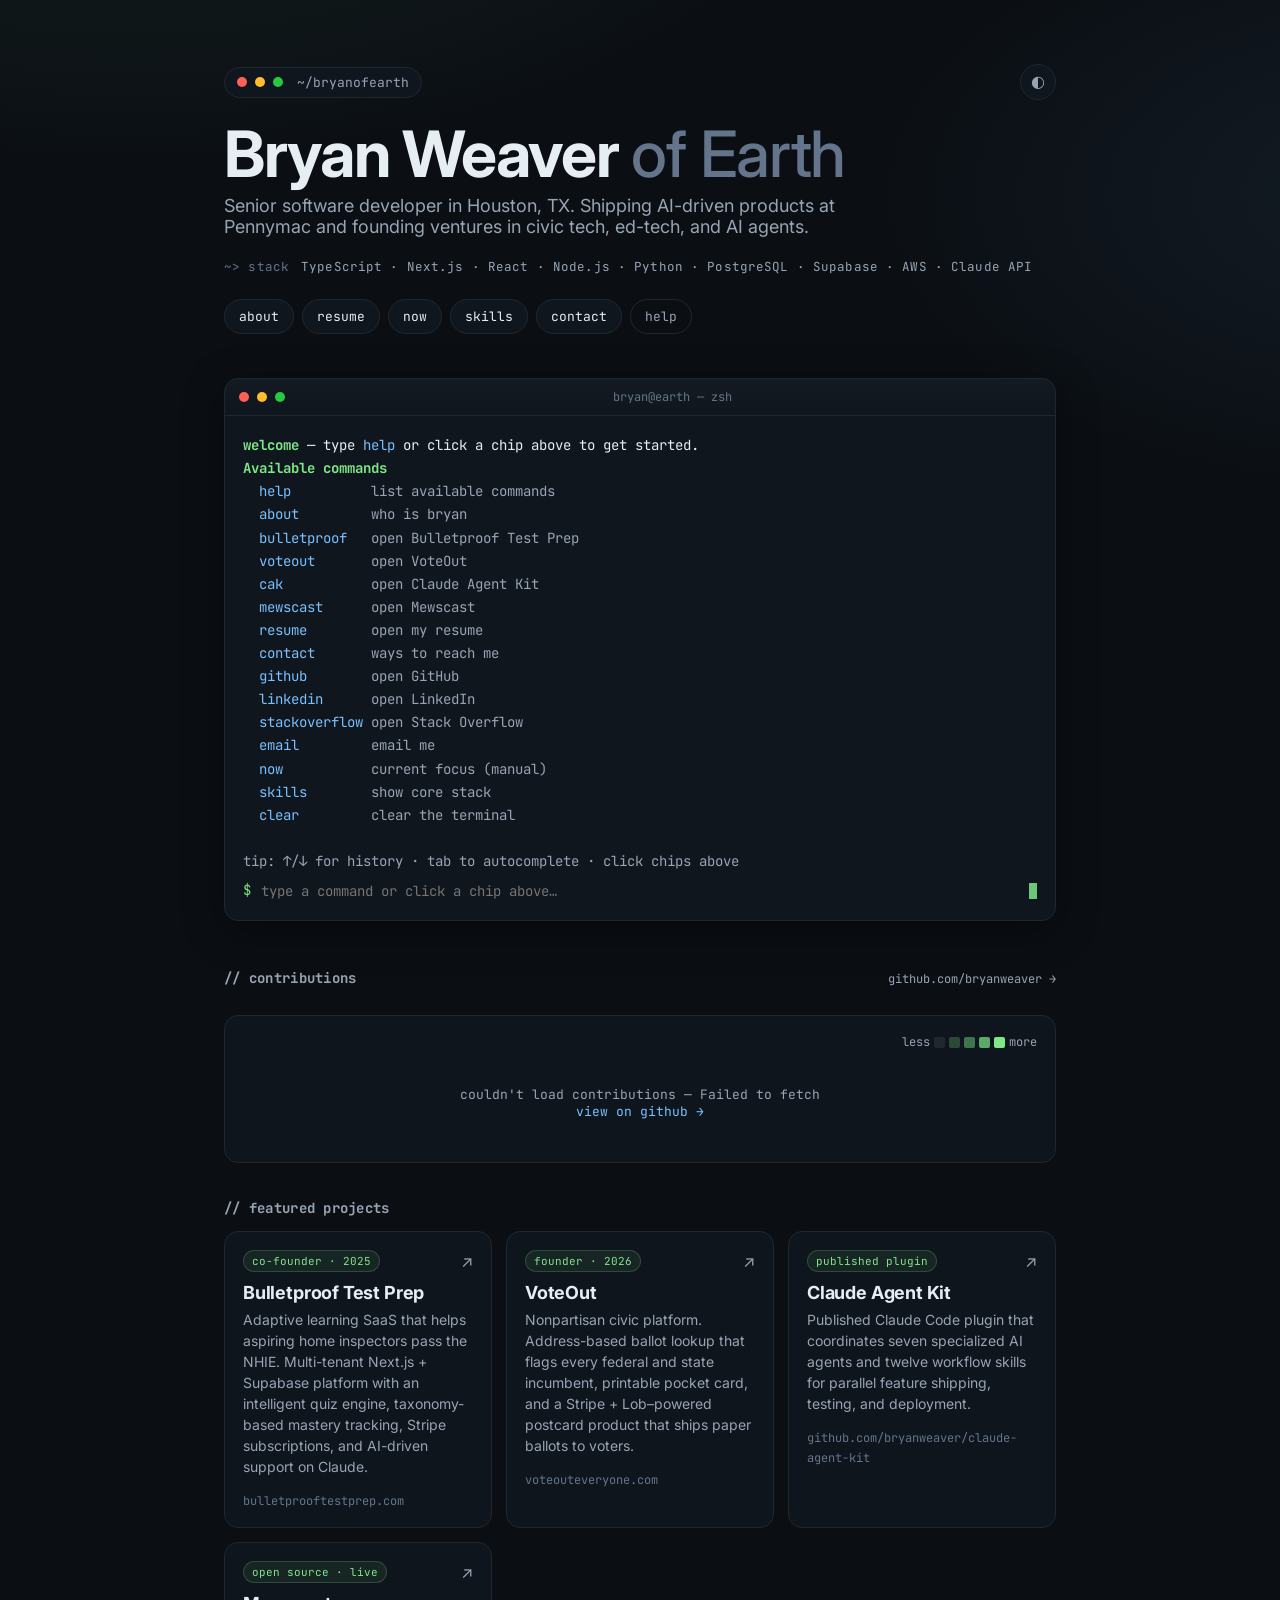
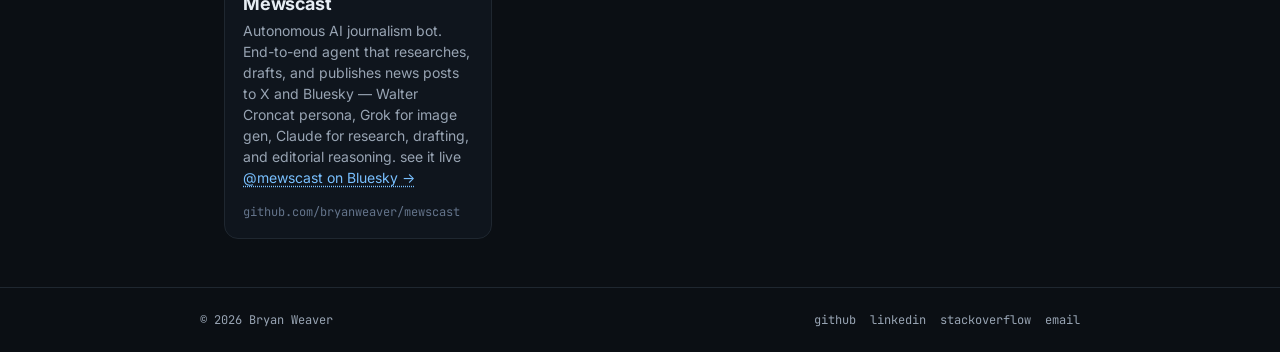
==== index.html @ fb56a6d9 "Optimize for AI crawlers: llms.txt, explicit AI bot allow-list, expanded JSON-LD - Add llms.txt at s" ====
<!DOCTYPE html>
<html lang="en">
<head>
  <meta charset="UTF-8" />
  <meta name="viewport" content="width=device-width, initial-scale=1.0" />

  <title>Bryan Weaver — Senior Software Developer, Houston TX</title>
  <meta name="description" content="Bryan Weaver — senior software developer in Houston, TX. Co-founder of Bulletproof Test Prep, founder of VoteOut, creator of Claude Agent Kit and Mewscast. Senior Application Developer at Pennymac." />
  <meta name="author" content="Bryan Weaver" />
  <meta name="keywords" content="Bryan Weaver, bryanofearth, software developer Houston, senior developer, Claude Agent Kit, Bulletproof Test Prep, VoteOut, Mewscast, Next.js, TypeScript, Supabase, AI agents, LLM, Pennymac" />
  <meta name="robots" content="index, follow, max-image-preview:large" />
  <meta name="theme-color" content="#0b0f14" media="(prefers-color-scheme: dark)" />
  <meta name="theme-color" content="#f7f9fc" media="(prefers-color-scheme: light)" />
  <meta name="color-scheme" content="dark light" />

  <link rel="canonical" href="https://bryanofearth.com/" />
  <link rel="alternate" href="https://bryanweaverofearth.com/" />

  <!-- Favicons -->
  <link rel="icon" href="/favicon.svg" type="image/svg+xml" />
  <link rel="alternate icon" href="/favicon.svg" type="image/svg+xml" />
  <link rel="mask-icon" href="/favicon.svg" color="#7ee787" />
  <link rel="apple-touch-icon" href="/apple-touch-icon.png" />
  <link rel="manifest" href="/site.webmanifest" />

  <!-- Open Graph -->
  <meta property="og:type" content="website" />
  <meta property="og:site_name" content="bryanofearth" />
  <meta property="og:url" content="https://bryanofearth.com/" />
  <meta property="og:title" content="Bryan Weaver — Senior Software Developer" />
  <meta property="og:description" content="Senior software developer in Houston, TX. Shipping AI-driven products at Pennymac and founding ventures in civic tech, ed-tech, and AI agents." />
  <meta property="og:image" content="https://bryanofearth.com/og.png" />
  <meta property="og:image:width" content="1200" />
  <meta property="og:image:height" content="630" />
  <meta property="og:image:alt" content="Bryan Weaver of Earth — senior software developer" />
  <meta property="og:locale" content="en_US" />

  <!-- Twitter / X -->
  <meta name="twitter:card" content="summary_large_image" />
  <meta name="twitter:title" content="Bryan Weaver — Senior Software Developer" />
  <meta name="twitter:description" content="Senior software developer in Houston, TX. Building AI agents, civic tools, and ed-tech." />
  <meta name="twitter:image" content="https://bryanofearth.com/og.png" />
  <meta name="twitter:image:alt" content="Bryan Weaver of Earth" />
  <meta name="twitter:creator" content="@bryanofearth" />

  <!-- Fonts -->
  <link rel="preconnect" href="https://fonts.googleapis.com" />
  <link rel="preconnect" href="https://fonts.gstatic.com" crossorigin />
  <link href="https://fonts.googleapis.com/css2?family=JetBrains+Mono:wght@400;500;700&family=Inter:wght@400;500;600;700&display=swap" rel="stylesheet" />
  <link rel="stylesheet" href="styles.css?v=2026-06-14j" />

  <!-- Structured Data: Person -->
  <script type="application/ld+json">
  {
    "@context": "https://schema.org",
    "@type": "Person",
    "name": "Bryan Weaver",
    "alternateName": "bryanofearth",
    "url": "https://bryanofearth.com",
    "image": "https://bryanofearth.com/og.png",
    "jobTitle": "Senior Application Developer",
    "worksFor": {
      "@type": "Organization",
      "name": "Pennymac"
    },
    "address": {
      "@type": "PostalAddress",
      "addressLocality": "Houston",
      "addressRegion": "TX",
      "addressCountry": "US"
    },
    "email": "mailto:weaverb9@gmail.com",
    "sameAs": [
      "https://www.linkedin.com/in/bryanofearth/",
      "https://github.com/bryanweaver",
      "https://stackoverflow.com/users/2059365/bryanofearth",
      "https://bryanweaverofearth.com"
    ],
    "knowsAbout": [
      "TypeScript",
      "JavaScript",
      "Python",
      "React",
      "Next.js",
      "Node.js",
      "PostgreSQL",
      "Supabase",
      "AWS",
      "Claude API",
      "AI agents",
      "LLM application development",
      "Civic technology",
      "Education technology"
    ],
    "founder": [
      { "@type": "Organization", "name": "Bulletproof Test Prep LLC", "url": "https://bulletprooftestprep.com" },
      { "@type": "Organization", "name": "Vote Out Everyone LLC", "url": "https://voteouteveryone.com" }
    ]
  }
  </script>

  <!-- Structured Data: Website -->
  <script type="application/ld+json">
  {
    "@context": "https://schema.org",
    "@type": "WebSite",
    "url": "https://bryanofearth.com/",
    "name": "bryanofearth",
    "author": { "@type": "Person", "name": "Bryan Weaver" }
  }
  </script>

  <!-- Structured Data: Bulletproof Test Prep (Organization) -->
  <script type="application/ld+json">
  {
    "@context": "https://schema.org",
    "@type": "Organization",
    "name": "Bulletproof Test Prep LLC",
    "alternateName": "Bulletproof Test Prep",
    "url": "https://bulletprooftestprep.com",
    "description": "Adaptive learning SaaS that helps aspiring home inspectors pass the National Home Inspector Examination (NHIE). Multi-tenant Next.js + Supabase platform with an intelligent quiz engine, taxonomy-based mastery tracking, Stripe subscriptions, and AI-driven support on Claude.",
    "foundingDate": "2025-09",
    "founder": { "@type": "Person", "name": "Bryan Weaver", "url": "https://bryanofearth.com" },
    "industry": "Education Technology",
    "knowsAbout": ["NHIE", "Home Inspector Certification", "Adaptive Learning", "Test Preparation"]
  }
  </script>

  <!-- Structured Data: VoteOut (Organization) -->
  <script type="application/ld+json">
  {
    "@context": "https://schema.org",
    "@type": "Organization",
    "name": "Vote Out Everyone LLC",
    "alternateName": "VoteOut",
    "url": "https://voteouteveryone.com",
    "description": "Nonpartisan civic-tech platform. Address-based ballot lookup that identifies every federal and state incumbent, with printable pocket cards and a Stripe + Lob–powered postcard product that ships paper ballots to voters.",
    "foundingDate": "2026-04",
    "founder": { "@type": "Person", "name": "Bryan Weaver", "url": "https://bryanofearth.com" },
    "industry": "Civic Technology",
    "knowsAbout": ["Elections", "Ballots", "Incumbents", "Voter Information", "Civic Engagement"]
  }
  </script>

  <!-- Structured Data: Claude Agent Kit (SoftwareApplication) -->
  <script type="application/ld+json">
  {
    "@context": "https://schema.org",
    "@type": "SoftwareApplication",
    "name": "Claude Agent Kit",
    "url": "https://github.com/bryanweaver/claude-agent-kit",
    "codeRepository": "https://github.com/bryanweaver/claude-agent-kit",
    "applicationCategory": "DeveloperApplication",
    "operatingSystem": "Cross-platform (Claude Code plugin)",
    "description": "Published Claude Code plugin that coordinates seven specialized AI agents and twelve workflow skills for parallel feature shipping, testing, and deployment.",
    "author": { "@type": "Person", "name": "Bryan Weaver", "url": "https://bryanofearth.com" },
    "programmingLanguage": "JavaScript",
    "license": "https://github.com/bryanweaver/claude-agent-kit/blob/main/LICENSE",
    "offers": { "@type": "Offer", "price": "0", "priceCurrency": "USD" }
  }
  </script>

  <!-- Structured Data: Mewscast (SoftwareApplication) -->
  <script type="application/ld+json">
  {
    "@context": "https://schema.org",
    "@type": "SoftwareApplication",
    "name": "Mewscast",
    "url": "https://github.com/bryanweaver/mewscast",
    "codeRepository": "https://github.com/bryanweaver/mewscast",
    "applicationCategory": "AI Agent",
    "operatingSystem": "Cross-platform",
    "description": "Autonomous AI journalism bot. End-to-end agent that researches, drafts, and publishes news posts to X and Bluesky without human intervention. Walter Croncat persona. Uses Grok for image generation and Claude for research, drafting, and editorial reasoning.",
    "author": { "@type": "Person", "name": "Bryan Weaver", "url": "https://bryanofearth.com" },
    "programmingLanguage": "Python",
    "sameAs": "https://bsky.app/profile/mewscast.bsky.social",
    "license": "https://github.com/bryanweaver/mewscast/blob/main/LICENSE",
    "offers": { "@type": "Offer", "price": "0", "priceCurrency": "USD" }
  }
  </script>

  <!-- Cloudflare Web Analytics -->
  <script defer src="https://static.cloudflareinsights.com/beacon.min.js" data-cf-beacon='{"token": "3d7d8f65e2fe4f53a598b3f2f07582b5"}'></script>
</head>
<body>
  <a class="skip" href="#term">Skip to terminal</a>

  <header class="hero">
    <div class="hero-inner">
      <div class="hero-top">
        <div class="brand">
          <span class="dot dot-r"></span>
          <span class="dot dot-y"></span>
          <span class="dot dot-g"></span>
          <span class="brand-path">~/bryanofearth</span>
        </div>
        <button id="theme-toggle" class="theme-toggle" title="Toggle theme" aria-label="Toggle theme">◐</button>
      </div>
      <h1>Bryan Weaver <span class="muted">of Earth</span></h1>
      <p class="tagline">Senior software developer in Houston, TX. Shipping AI-driven products at Pennymac and founding ventures in civic tech, ed-tech, and AI agents.</p>

      <p class="stack-line" aria-label="Core stack">
        <span class="stack-label">~&gt; stack</span>
        <span class="stack-items">TypeScript · Next.js · React · Node.js · Python · PostgreSQL · Supabase · AWS · Claude API</span>
      </p>

      <nav class="chips" aria-label="Quick actions">
        <button class="chip" data-cmd="about">about</button>
        <button class="chip" data-cmd="resume">resume</button>
        <button class="chip" data-cmd="now">now</button>
        <button class="chip" data-cmd="skills">skills</button>
        <button class="chip" data-cmd="contact">contact</button>
        <button class="chip chip-ghost" data-cmd="help">help</button>
      </nav>
    </div>
  </header>

  <main>
    <section id="term" class="terminal-wrap" aria-label="Interactive terminal">
      <div class="terminal" id="terminal">
        <div class="term-bar">
          <span class="dot dot-r"></span>
          <span class="dot dot-y"></span>
          <span class="dot dot-g"></span>
          <span class="term-title">bryan@earth — zsh</span>
        </div>
        <div class="term-body" id="term-body">
          <div class="output" id="output" aria-live="polite"></div>
          <div class="input-line">
            <span class="prompt" aria-hidden="true">$</span>
            <input
              id="input"
              type="text"
              autocomplete="off"
              autocapitalize="off"
              autocorrect="off"
              spellcheck="false"
              aria-label="Terminal input"
              placeholder="type a command or click a chip above…"
            />
            <span class="cursor" aria-hidden="true"></span>
          </div>
        </div>
      </div>
    </section>

    <section class="activity" aria-label="GitHub contribution graph">
      <div class="activity-head">
        <h2 class="section-title">// contributions</h2>
        <a class="activity-link" href="https://github.com/bryanweaver" target="_blank" rel="noopener">github.com/bryanweaver →</a>
      </div>
      <div id="contrib" class="contrib" aria-live="polite">
        <div class="contrib-meta">
          <span id="contrib-total" class="contrib-total">loading…</span>
          <span class="contrib-legend">
            less
            <span class="cell l0"></span>
            <span class="cell l1"></span>
            <span class="cell l2"></span>
            <span class="cell l3"></span>
            <span class="cell l4"></span>
            more
          </span>
        </div>
        <div id="contrib-graph" class="contrib-graph"></div>
      </div>
    </section>

    <section class="projects" aria-label="Featured projects">
      <h2 class="section-title">// featured projects</h2>
      <div class="grid">

        <a class="card" href="https://bulletprooftestprep.com" target="_blank" rel="noopener">
          <div class="card-head">
            <span class="badge">co-founder · 2025</span>
            <span class="arrow">↗</span>
          </div>
          <h3>Bulletproof Test Prep</h3>
          <p>Adaptive learning SaaS that helps aspiring home inspectors pass the NHIE. Multi-tenant Next.js + Supabase platform with an intelligent quiz engine, taxonomy-based mastery tracking, Stripe subscriptions, and AI-driven support on Claude.</p>
          <span class="card-foot">bulletprooftestprep.com</span>
        </a>

        <a class="card" href="https://voteouteveryone.com" target="_blank" rel="noopener">
          <div class="card-head">
            <span class="badge">founder · 2026</span>
            <span class="arrow">↗</span>
          </div>
          <h3>VoteOut</h3>
          <p>Nonpartisan civic platform. Address-based ballot lookup that flags every federal and state incumbent, printable pocket card, and a Stripe + Lob–powered postcard product that ships paper ballots to voters.</p>
          <span class="card-foot">voteouteveryone.com</span>
        </a>

        <a class="card" href="https://github.com/bryanweaver/claude-agent-kit" target="_blank" rel="noopener">
          <div class="card-head">
            <span class="badge">published plugin</span>
            <span class="arrow">↗</span>
          </div>
          <h3>Claude Agent Kit</h3>
          <p>Published Claude Code plugin that coordinates seven specialized AI agents and twelve workflow skills for parallel feature shipping, testing, and deployment.</p>
          <span class="card-foot">github.com/bryanweaver/claude-agent-kit</span>
        </a>

        <a class="card" href="https://github.com/bryanweaver/mewscast" target="_blank" rel="noopener">
          <div class="card-head">
            <span class="badge">open source · live</span>
            <span class="arrow">↗</span>
          </div>
          <h3>Mewscast</h3>
          <p>Autonomous AI journalism bot. End-to-end agent that researches, drafts, and publishes news posts to X and Bluesky — Walter Croncat persona, Grok for image gen, Claude for research, drafting, and editorial reasoning. <span class="card-inline">see it live <span class="card-inline-link" data-href="https://bsky.app/profile/mewscast.bsky.social">@mewscast on Bluesky →</span></span></p>
          <span class="card-foot">github.com/bryanweaver/mewscast</span>
        </a>

      </div>
    </section>
  </main>

  <footer class="footer">
    <div class="foot-inner">
      <span>© <span id="year"></span> Bryan Weaver</span>
      <span class="foot-links">
        <a href="https://github.com/bryanweaver" target="_blank" rel="noopener">github</a>
        <a href="https://www.linkedin.com/in/bryanofearth/" target="_blank" rel="noopener">linkedin</a>
        <a href="https://stackoverflow.com/users/2059365/bryanofearth" target="_blank" rel="noopener">stackoverflow</a>
        <a href="mailto:weaverb9@gmail.com">email</a>
      </span>
    </div>
  </footer>

  <script src="app.js?v=2026-06-14j"></script>
</body>
</html>
---- styles.css ----
:root {
  --bg: #0b0f14;
  --bg-elev: #10161e;
  --bg-card: #0f151d;
  --fg: #e6edf3;
  --fg-dim: #98a4b3;
  --muted: #64748b;
  --accent: #7ee787;
  --accent-2: #79c0ff;
  --warn: #f0c674;
  --border: #1f2730;
  --shadow: 0 10px 40px rgba(0, 0, 0, 0.45);
  --radius: 14px;
  --mono: "JetBrains Mono", ui-monospace, SFMono-Regular, Menlo, Consolas, monospace;
  --sans: "Inter", -apple-system, BlinkMacSystemFont, "Segoe UI", system-ui, sans-serif;
}

html[data-theme="light"] {
  --bg: #f7f9fc;
  --bg-elev: #ffffff;
  --bg-card: #ffffff;
  --fg: #0b1220;
  --fg-dim: #475569;
  --muted: #94a3b8;
  --accent: #16a34a;
  --accent-2: #2563eb;
  --warn: #b45309;
  --border: #e5e7eb;
  --shadow: 0 8px 30px rgba(15, 23, 42, 0.08);
}

*, *::before, *::after { box-sizing: border-box; }

html, body {
  margin: 0;
  padding: 0;
  background: var(--bg);
  color: var(--fg);
  font-family: var(--sans);
  -webkit-font-smoothing: antialiased;
  -moz-osx-font-smoothing: grayscale;
}

body {
  min-height: 100vh;
  background-image:
    radial-gradient(1200px 600px at 10% -10%, rgba(126, 231, 135, 0.08), transparent 60%),
    radial-gradient(900px 500px at 110% 10%, rgba(121, 192, 255, 0.07), transparent 60%);
}

a { color: var(--accent-2); text-decoration: none; }
a:hover { text-decoration: underline; }

.skip {
  position: absolute;
  left: -9999px;
  top: 0;
}
.skip:focus {
  left: 12px;
  top: 12px;
  background: var(--bg-elev);
  padding: 8px 12px;
  border-radius: 8px;
  z-index: 10;
}

/* HERO */
.hero {
  padding: 64px 0 16px;
}
.hero-inner {
  max-width: 880px;
  margin: 0 auto;
  padding: 0 24px;
  box-sizing: border-box;
}
.hero-top {
  display: flex;
  justify-content: space-between;
  align-items: center;
  gap: 12px;
  margin-bottom: 4px;
}
.brand {
  display: inline-flex;
  align-items: center;
  gap: 8px;
  padding: 6px 12px;
  border: 1px solid var(--border);
  background: var(--bg-elev);
  border-radius: 999px;
  font-family: var(--mono);
  font-size: 13px;
  color: var(--fg-dim);
}
.theme-toggle {
  background: var(--bg-elev);
  border: 1px solid var(--border);
  color: var(--fg-dim);
  width: 36px;
  height: 36px;
  border-radius: 999px;
  cursor: pointer;
  font-size: 16px;
  line-height: 1;
  display: inline-flex;
  align-items: center;
  justify-content: center;
  transition: border-color 0.15s ease, color 0.15s ease, transform 0.08s ease;
  flex-shrink: 0;
}
.theme-toggle:hover {
  border-color: var(--accent);
  color: var(--accent);
}
.theme-toggle:active { transform: scale(0.95); }
.brand-path { margin-left: 6px; }
.dot {
  width: 10px;
  height: 10px;
  border-radius: 50%;
  display: inline-block;
}
.dot-r { background: #ff5f57; }
.dot-y { background: #febc2e; }
.dot-g { background: #28c840; }

.hero h1 {
  font-size: clamp(40px, 6vw, 64px);
  margin: 20px 0 8px;
  letter-spacing: -0.02em;
  line-height: 1.05;
  font-weight: 700;
}
.hero .muted { color: var(--muted); font-weight: 500; }
.tagline {
  color: var(--fg-dim);
  font-size: clamp(15px, 1.6vw, 18px);
  margin: 0 0 20px;
  max-width: 640px;
}

.stack-line {
  font-family: var(--mono);
  font-size: 12.5px;
  color: var(--fg-dim);
  margin: 0 0 22px;
  display: flex;
  align-items: baseline;
  gap: 12px;
  flex-wrap: wrap;
  letter-spacing: 0.01em;
  line-height: 1.6;
}
.stack-label {
  color: var(--muted);
  flex-shrink: 0;
}
.stack-items {
  color: var(--fg-dim);
}
.stack-items::selection { background: rgba(126, 231, 135, 0.25); }

.chips {
  display: flex;
  flex-wrap: wrap;
  gap: 8px;
}
.chip {
  font-family: var(--mono);
  font-size: 13px;
  background: var(--bg-elev);
  color: var(--fg);
  border: 1px solid var(--border);
  padding: 8px 14px;
  border-radius: 999px;
  cursor: pointer;
  transition: transform 0.08s ease, border-color 0.15s ease, background 0.15s ease;
}
.chip:hover {
  transform: translateY(-1px);
  border-color: var(--accent);
  color: var(--accent);
}
.chip:active { transform: translateY(0); }
.chip-ghost { background: transparent; color: var(--fg-dim); }

/* TERMINAL */
.terminal-wrap {
  max-width: 880px;
  margin: 0 auto;
  padding: 28px 24px 12px;
  box-sizing: border-box;
}
.terminal {
  background: var(--bg-elev);
  border: 1px solid var(--border);
  border-radius: var(--radius);
  box-shadow: var(--shadow);
  overflow: hidden;
}
.term-bar {
  display: flex;
  align-items: center;
  gap: 8px;
  padding: 10px 14px;
  border-bottom: 1px solid var(--border);
  background: linear-gradient(to bottom, rgba(255,255,255,0.02), transparent);
}
.term-title {
  margin-left: 10px;
  font-family: var(--mono);
  font-size: 12px;
  color: var(--muted);
  flex: 1;
  text-align: center;
}
.term-body {
  font-family: var(--mono);
  font-size: 14px;
  line-height: 1.65;
  padding: 18px;
  min-height: 320px;
  max-height: 60vh;
  overflow-y: auto;
}
.output { white-space: pre-wrap; word-wrap: break-word; }
.output a { color: var(--accent-2); }
.output .line { display: block; }
.output .ok { color: var(--accent); }
.output .warn { color: var(--warn); }
.output .err { color: #ff7b72; }
.output .dim { color: var(--fg-dim); }
.output .hdr { color: var(--accent); font-weight: 700; }
.output .cmd { color: var(--accent-2); }
.inline-suggest {
  background: transparent;
  border: none;
  padding: 0;
  font: inherit;
  cursor: pointer;
  text-decoration: underline dotted;
  text-underline-offset: 3px;
}
.inline-suggest:hover .cmd { color: var(--accent); }

.input-line {
  display: flex;
  align-items: center;
  gap: 8px;
  padding-top: 6px;
}
.prompt { color: var(--accent); user-select: none; }
#input {
  background: transparent;
  border: none;
  outline: none;
  color: var(--fg);
  font-family: var(--mono);
  font-size: 14px;
  flex: 1;
  caret-color: var(--accent);
}
.cursor {
  width: 8px;
  height: 16px;
  background: var(--accent);
  display: inline-block;
  animation: blink 1.05s steps(2) infinite;
  margin-left: -6px;
  opacity: 0.85;
}
@keyframes blink {
  50% { opacity: 0; }
}

/* ACTIVITY */
.activity {
  max-width: 880px;
  margin: 36px auto 0;
  padding: 0 24px;
}
.activity-head {
  display: flex;
  justify-content: space-between;
  align-items: baseline;
  gap: 12px;
  margin-bottom: 14px;
}
.activity-link {
  font-family: var(--mono);
  font-size: 12px;
  color: var(--fg-dim);
  text-decoration: none;
}
.activity-link:hover { color: var(--accent); text-decoration: none; }

/* CONTRIBUTION GRAPH */
.contrib {
  background: var(--bg-card);
  border: 1px solid var(--border);
  border-radius: var(--radius);
  padding: 18px;
}
.contrib-meta {
  display: flex;
  justify-content: space-between;
  align-items: center;
  font-family: var(--mono);
  font-size: 12px;
  color: var(--fg-dim);
  margin-bottom: 12px;
  gap: 12px;
  flex-wrap: wrap;
}
.contrib-total { color: var(--fg); }
.contrib-total .num { color: var(--accent); font-weight: 700; }
.contrib-legend {
  display: inline-flex;
  align-items: center;
  gap: 4px;
}
.contrib-legend .cell {
  width: 11px;
  height: 11px;
  border-radius: 2px;
  display: inline-block;
}
.l0 { background: var(--border); }
.l1 { background: rgba(126,231,135,0.25); }
.l2 { background: rgba(126,231,135,0.45); }
.l3 { background: rgba(126,231,135,0.7); }
.l4 { background: var(--accent); }
html[data-theme="light"] .l1 { background: rgba(22,163,74,0.22); }
html[data-theme="light"] .l2 { background: rgba(22,163,74,0.42); }
html[data-theme="light"] .l3 { background: rgba(22,163,74,0.65); }
html[data-theme="light"] .l4 { background: var(--accent); }

.contrib-graph {
  width: 100%;
}
.contrib-graph svg {
  display: block;
  width: 100%;
  height: auto;
}
.contrib-graph rect.cell { rx: 2; }
.contrib-graph rect.cell:hover { stroke: var(--accent); stroke-width: 1; }
.contrib-graph rect.l0 { fill: var(--border); }
.contrib-graph rect.l1 { fill: rgba(126,231,135,0.28); }
.contrib-graph rect.l2 { fill: rgba(126,231,135,0.5); }
.contrib-graph rect.l3 { fill: rgba(126,231,135,0.75); }
.contrib-graph rect.l4 { fill: #7ee787; }
html[data-theme="light"] .contrib-graph rect.l1 { fill: rgba(22,163,74,0.25); }
html[data-theme="light"] .contrib-graph rect.l2 { fill: rgba(22,163,74,0.5); }
html[data-theme="light"] .contrib-graph rect.l3 { fill: rgba(22,163,74,0.75); }
html[data-theme="light"] .contrib-graph rect.l4 { fill: #16a34a; }
.contrib-graph text.month {
  fill: var(--fg-dim);
  font-family: var(--mono);
  font-size: 10px;
}
.contrib-graph text.day {
  fill: var(--fg-dim);
  font-family: var(--mono);
  font-size: 9px;
}
.contrib-skeleton {
  height: 120px;
  background: linear-gradient(90deg, var(--border), rgba(255,255,255,0.04), var(--border));
  background-size: 200% 100%;
  animation: shimmer 1.4s linear infinite;
  border-radius: 6px;
}
.contrib-error {
  color: var(--fg-dim);
  font-family: var(--mono);
  font-size: 13px;
  padding: 24px 0;
  text-align: center;
}

.activity-list {
  background: var(--bg-card);
  border: 1px solid var(--border);
  border-radius: var(--radius);
  overflow: hidden;
}
.activity-item {
  display: grid;
  grid-template-columns: 80px 1fr auto;
  gap: 14px;
  align-items: center;
  padding: 14px 18px;
  border-bottom: 1px solid var(--border);
  font-family: var(--mono);
  font-size: 13px;
  color: var(--fg);
  text-decoration: none;
  transition: background 0.12s ease;
}
.activity-item:last-child { border-bottom: none; }
.activity-item:hover {
  background: rgba(126, 231, 135, 0.04);
  text-decoration: none;
}
html[data-theme="light"] .activity-item:hover {
  background: rgba(22, 163, 74, 0.04);
}
.activity-when {
  color: var(--fg-dim);
  font-size: 12px;
  white-space: nowrap;
}
.activity-msg {
  color: var(--fg);
  display: flex;
  align-items: center;
  gap: 10px;
  overflow: hidden;
  min-width: 0;
}
.activity-msg-text {
  overflow: hidden;
  text-overflow: ellipsis;
  white-space: nowrap;
}
.ev {
  display: inline-block;
  font-size: 10px;
  font-weight: 700;
  text-transform: uppercase;
  letter-spacing: 0.06em;
  padding: 2px 7px;
  border-radius: 4px;
  flex-shrink: 0;
}
.ev-push    { color: var(--accent);   background: rgba(126,231,135,0.10); }
.ev-pr      { color: var(--accent-2); background: rgba(121,192,255,0.10); }
.ev-release { color: var(--warn);     background: rgba(240,198,116,0.12); }
.ev-create  { color: var(--fg-dim);   background: rgba(148,163,184,0.10); }
.ev-public  { color: var(--fg-dim);   background: rgba(148,163,184,0.10); }
.ev-star    { color: var(--warn);     background: rgba(240,198,116,0.10); }
html[data-theme="light"] .ev-push    { background: rgba(22,163,74,0.10); }
html[data-theme="light"] .ev-pr      { background: rgba(37,99,235,0.10); }
html[data-theme="light"] .ev-release { background: rgba(180,83,9,0.12); }
.activity-repo {
  color: var(--fg-dim);
  font-size: 12px;
  white-space: nowrap;
}

/* Skeleton loader */
.activity-skeleton {
  display: grid;
  grid-template-columns: 80px 1fr 140px;
  gap: 14px;
  align-items: center;
  padding: 14px 18px;
  border-bottom: 1px solid var(--border);
}
.activity-skeleton:last-child { border-bottom: none; }
.sk {
  display: block;
  height: 12px;
  border-radius: 4px;
  background: linear-gradient(90deg, var(--border), rgba(255,255,255,0.04), var(--border));
  background-size: 200% 100%;
  animation: shimmer 1.4s linear infinite;
}
.sk-when { width: 50px; }
.sk-msg  { width: 70%; }
.sk-repo { width: 100%; }
@keyframes shimmer { 0% { background-position: 200% 0; } 100% { background-position: -200% 0; } }

.activity-error {
  padding: 16px 18px;
  color: var(--fg-dim);
  font-family: var(--mono);
  font-size: 13px;
}

@media (max-width: 600px) {
  .activity-item, .activity-skeleton { grid-template-columns: 60px 1fr; }
  .activity-repo, .sk-repo { grid-column: 2; color: var(--muted); }
}

/* PROJECTS */
.projects {
  max-width: 880px;
  margin: 36px auto 0;
  padding: 0 24px;
}
.section-title {
  font-family: var(--mono);
  font-size: 14px;
  color: var(--fg-dim);
  margin: 0 0 14px;
  letter-spacing: 0.02em;
}
.grid {
  display: grid;
  grid-template-columns: repeat(auto-fit, minmax(260px, 1fr));
  gap: 14px;
}
.card {
  display: block;
  background: var(--bg-card);
  border: 1px solid var(--border);
  border-radius: var(--radius);
  padding: 18px;
  color: var(--fg);
  transition: transform 0.12s ease, border-color 0.15s ease, background 0.15s ease;
  text-decoration: none;
}
.card:hover {
  transform: translateY(-2px);
  border-color: var(--accent);
  text-decoration: none;
}
.card-head {
  display: flex;
  justify-content: space-between;
  align-items: center;
  margin-bottom: 10px;
}
.badge {
  font-family: var(--mono);
  font-size: 11px;
  color: var(--accent);
  background: rgba(126, 231, 135, 0.08);
  border: 1px solid rgba(126, 231, 135, 0.2);
  padding: 3px 8px;
  border-radius: 999px;
}
html[data-theme="light"] .badge {
  background: rgba(22, 163, 74, 0.08);
  border-color: rgba(22, 163, 74, 0.25);
}
.arrow { color: var(--fg-dim); }
.card h3 {
  font-size: 18px;
  margin: 4px 0 6px;
  font-weight: 700;
  letter-spacing: -0.01em;
}
.card p {
  color: var(--fg-dim);
  font-size: 14px;
  margin: 0 0 12px;
  line-height: 1.5;
}
.card-foot {
  font-family: var(--mono);
  font-size: 12px;
  color: var(--muted);
}
.card-inline {
  display: inline;
  color: var(--fg-dim);
}
.card-inline-link {
  color: var(--accent-2);
  cursor: pointer;
  text-decoration: underline dotted;
  text-underline-offset: 3px;
}
.card-inline-link:hover { color: var(--accent); }

/* FOOTER */
.footer {
  margin-top: 48px;
  padding: 24px;
  border-top: 1px solid var(--border);
}
.foot-inner {
  max-width: 880px;
  margin: 0 auto;
  display: flex;
  justify-content: space-between;
  align-items: center;
  font-family: var(--mono);
  font-size: 12px;
  color: var(--fg-dim);
  gap: 12px;
  flex-wrap: wrap;
}
.foot-links { display: flex; gap: 14px; }
.foot-links a { color: var(--fg-dim); }
.foot-links a:hover { color: var(--accent); }

/* Scrollbar (webkit) */
.term-body::-webkit-scrollbar { width: 8px; }
.term-body::-webkit-scrollbar-thumb { background: var(--border); border-radius: 4px; }
.term-body::-webkit-scrollbar-track { background: transparent; }

@media (max-width: 600px) {
  .hero { padding-top: 40px; }
  .term-body { font-size: 13px; min-height: 260px; }
  .foot-inner { justify-content: center; text-align: center; }
}
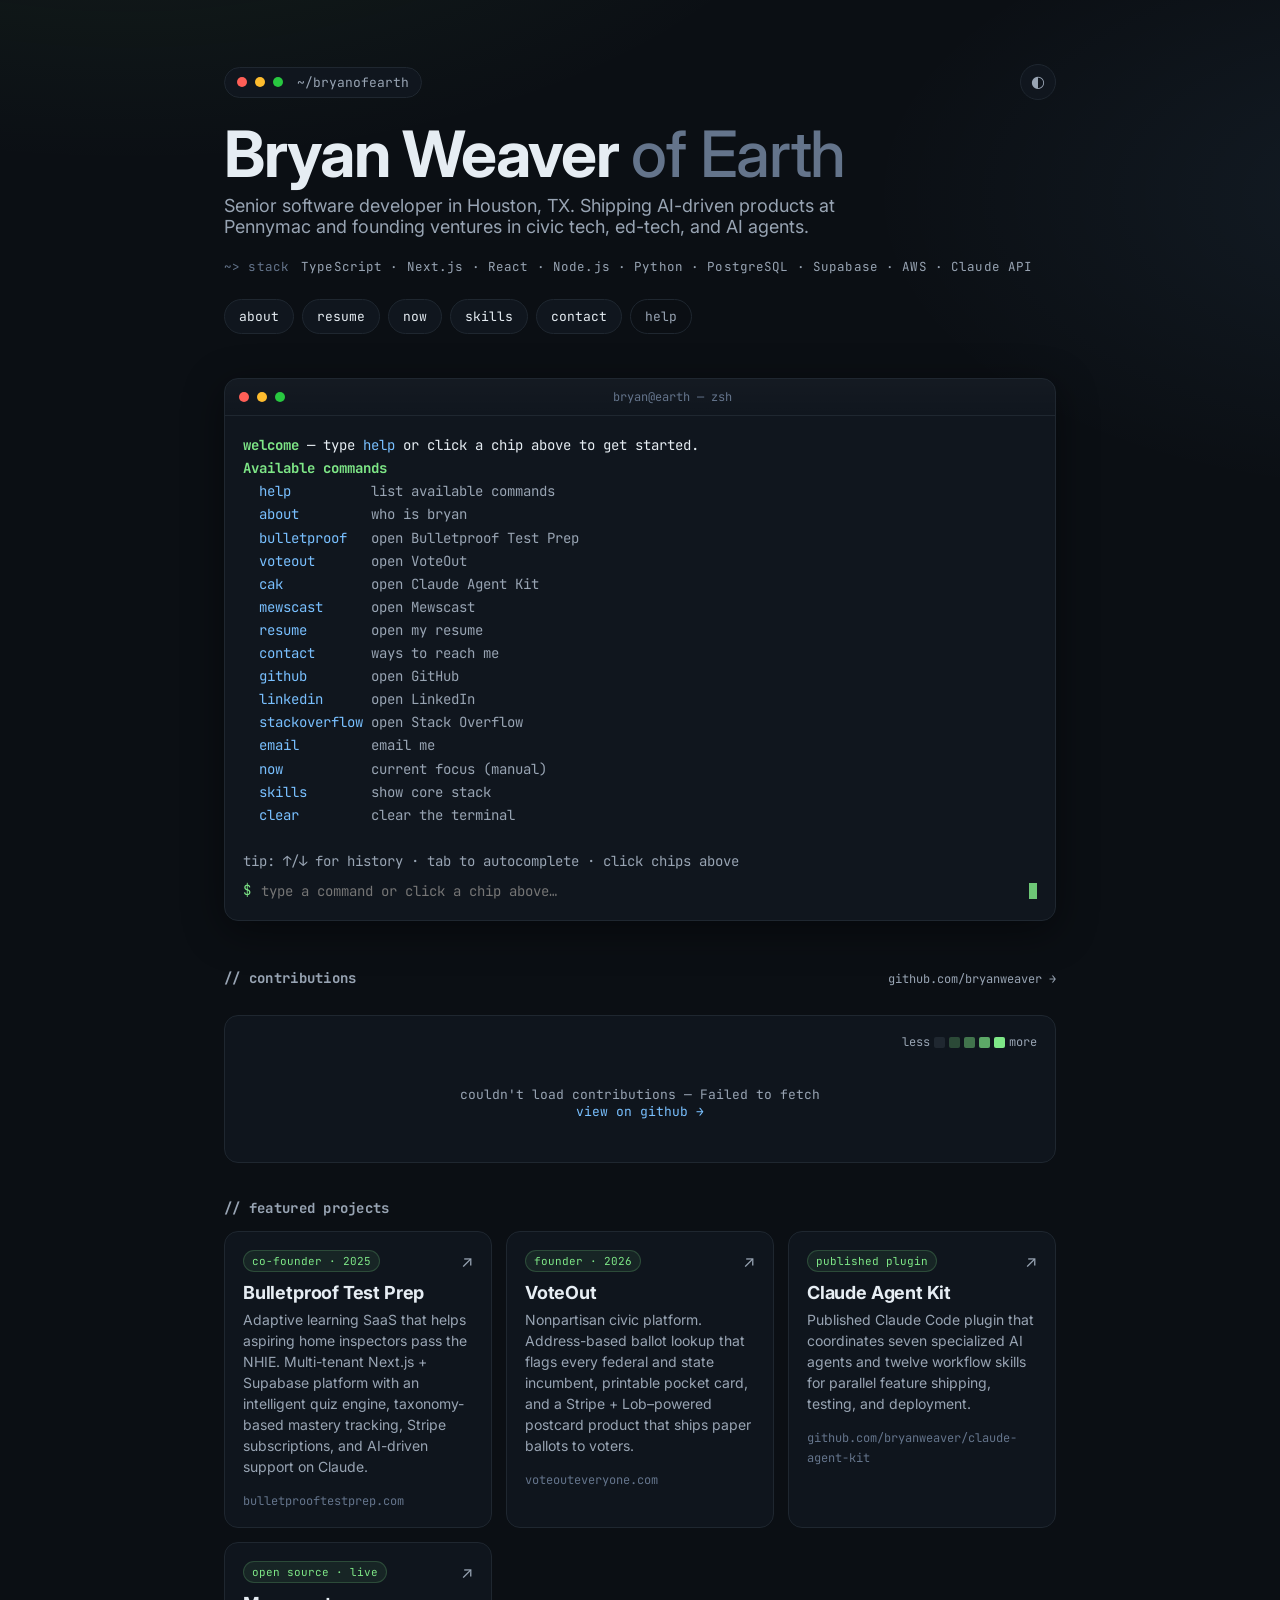
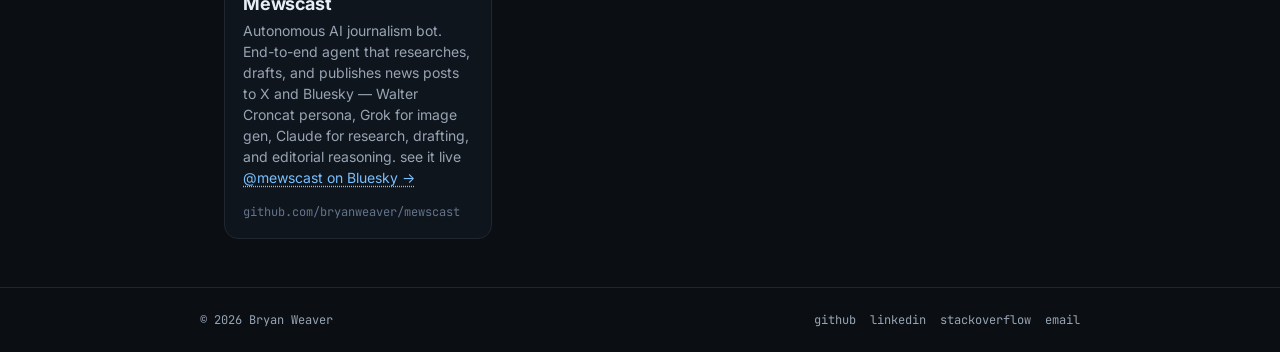
==== commit 06736644: "feat: replace boot intro with persistent rotating background globe The session-gated lock-on-Houston" ====
--- a/index.html
+++ b/index.html
@@ -47,7 +47,7 @@
   <link rel="preconnect" href="https://fonts.googleapis.com" />
   <link rel="preconnect" href="https://fonts.gstatic.com" crossorigin />
   <link href="https://fonts.googleapis.com/css2?family=JetBrains+Mono:wght@400;500;700&family=Inter:wght@400;500;600;700&display=swap" rel="stylesheet" />
-  <link rel="stylesheet" href="styles.css?v=2026-06-14j" />
+  <link rel="stylesheet" href="styles.css?v=2026-06-15b" />
 
   <!-- Structured Data: Person -->
   <script type="application/ld+json">
@@ -185,6 +185,9 @@
 <body>
   <a class="skip" href="#term">Skip to terminal</a>
 
+  <!-- Persistent background globe: top-right, always rotating. Fades in once WebGL is ready. -->
+  <canvas id="globe-bg" class="globe-bg" aria-hidden="true"></canvas>
+
   <header class="hero">
     <div class="hero-inner">
       <div class="hero-top">
@@ -326,6 +329,58 @@
     </div>
   </footer>
 
-  <script src="app.js?v=2026-06-14j"></script>
+  <!-- Persistent background globe (COBE, ~5KB). Always rotating, top-right. Respects reduced-motion, fails closed. -->
+  <script type="module">
+    (async () => {
+      const canvas = document.getElementById("globe-bg");
+      if (!canvas) return;
+
+      const reduced = window.matchMedia && window.matchMedia("(prefers-reduced-motion: reduce)").matches;
+      if (reduced) return;
+
+      let createGlobe;
+      try {
+        ({ default: createGlobe } = await import("https://esm.sh/cobe@0.6.4"));
+      } catch {
+        return; // CDN failed → leave canvas hidden
+      }
+
+      // Houston, TX — start with Houston facing the camera, then drift.
+      const HOUSTON_LAT = 29.7604;
+      const HOUSTON_LNG = -95.3698;
+      const HOUSTON_PHI = (HOUSTON_LNG * Math.PI) / 180 * -1;
+
+      const sizeCss = Math.min(window.innerWidth * 0.7, window.innerHeight * 0.95, 760);
+      canvas.style.width = sizeCss + "px";
+      canvas.style.height = sizeCss + "px";
+
+      let phi = HOUSTON_PHI;
+      const theta = 0.32;
+
+      createGlobe(canvas, {
+        devicePixelRatio: Math.min(window.devicePixelRatio || 1, 2),
+        width: sizeCss * 2,
+        height: sizeCss * 2,
+        phi,
+        theta,
+        dark: 1,
+        diffuse: 1.2,
+        mapSamples: 16000,
+        mapBrightness: 4.5,
+        baseColor:    [0.22, 0.28, 0.36],
+        markerColor:  [0.49, 0.91, 0.53],
+        glowColor:    [0.06, 0.12, 0.10],
+        markers: [{ location: [HOUSTON_LAT, HOUSTON_LNG], size: 0.07 }],
+        onRender: (state) => {
+          state.phi = phi;
+          phi += 0.0035; // slow continuous rotation
+        },
+      });
+
+      requestAnimationFrame(() => canvas.classList.add("on"));
+    })();
+  </script>
+
+  <script src="app.js?v=2026-06-15b"></script>
 </body>
 </html>
--- a/styles.css
+++ b/styles.css
@@ -31,6 +31,34 @@
 
 *, *::before, *::after { box-sizing: border-box; }
 
+/* PERSISTENT BACKGROUND GLOBE — top-right, always rotating, sits behind content */
+.globe-bg {
+  position: fixed;
+  top: -14vh;
+  right: -14vw;
+  z-index: 0;
+  pointer-events: none;
+  opacity: 0;
+  transition: opacity 1.4s ease;
+  filter: drop-shadow(0 0 60px rgba(126, 231, 135, 0.07));
+}
+.globe-bg.on { opacity: 0.55; }
+
+html[data-theme="light"] .globe-bg.on { opacity: 0.35; }
+
+@media (max-width: 700px) {
+  .globe-bg {
+    top: -22vh;
+    right: -28vw;
+  }
+  .globe-bg.on { opacity: 0.4; }
+}
+
+@media (prefers-reduced-motion: reduce) {
+  .globe-bg { display: none !important; }
+}
+
+
 html, body {
   margin: 0;
   padding: 0;
@@ -63,6 +91,12 @@
   padding: 8px 12px;
   border-radius: 8px;
   z-index: 10;
+}
+
+/* Layer all primary content above the persistent background globe */
+.hero, main, .footer {
+  position: relative;
+  z-index: 1;
 }
 
 /* HERO */
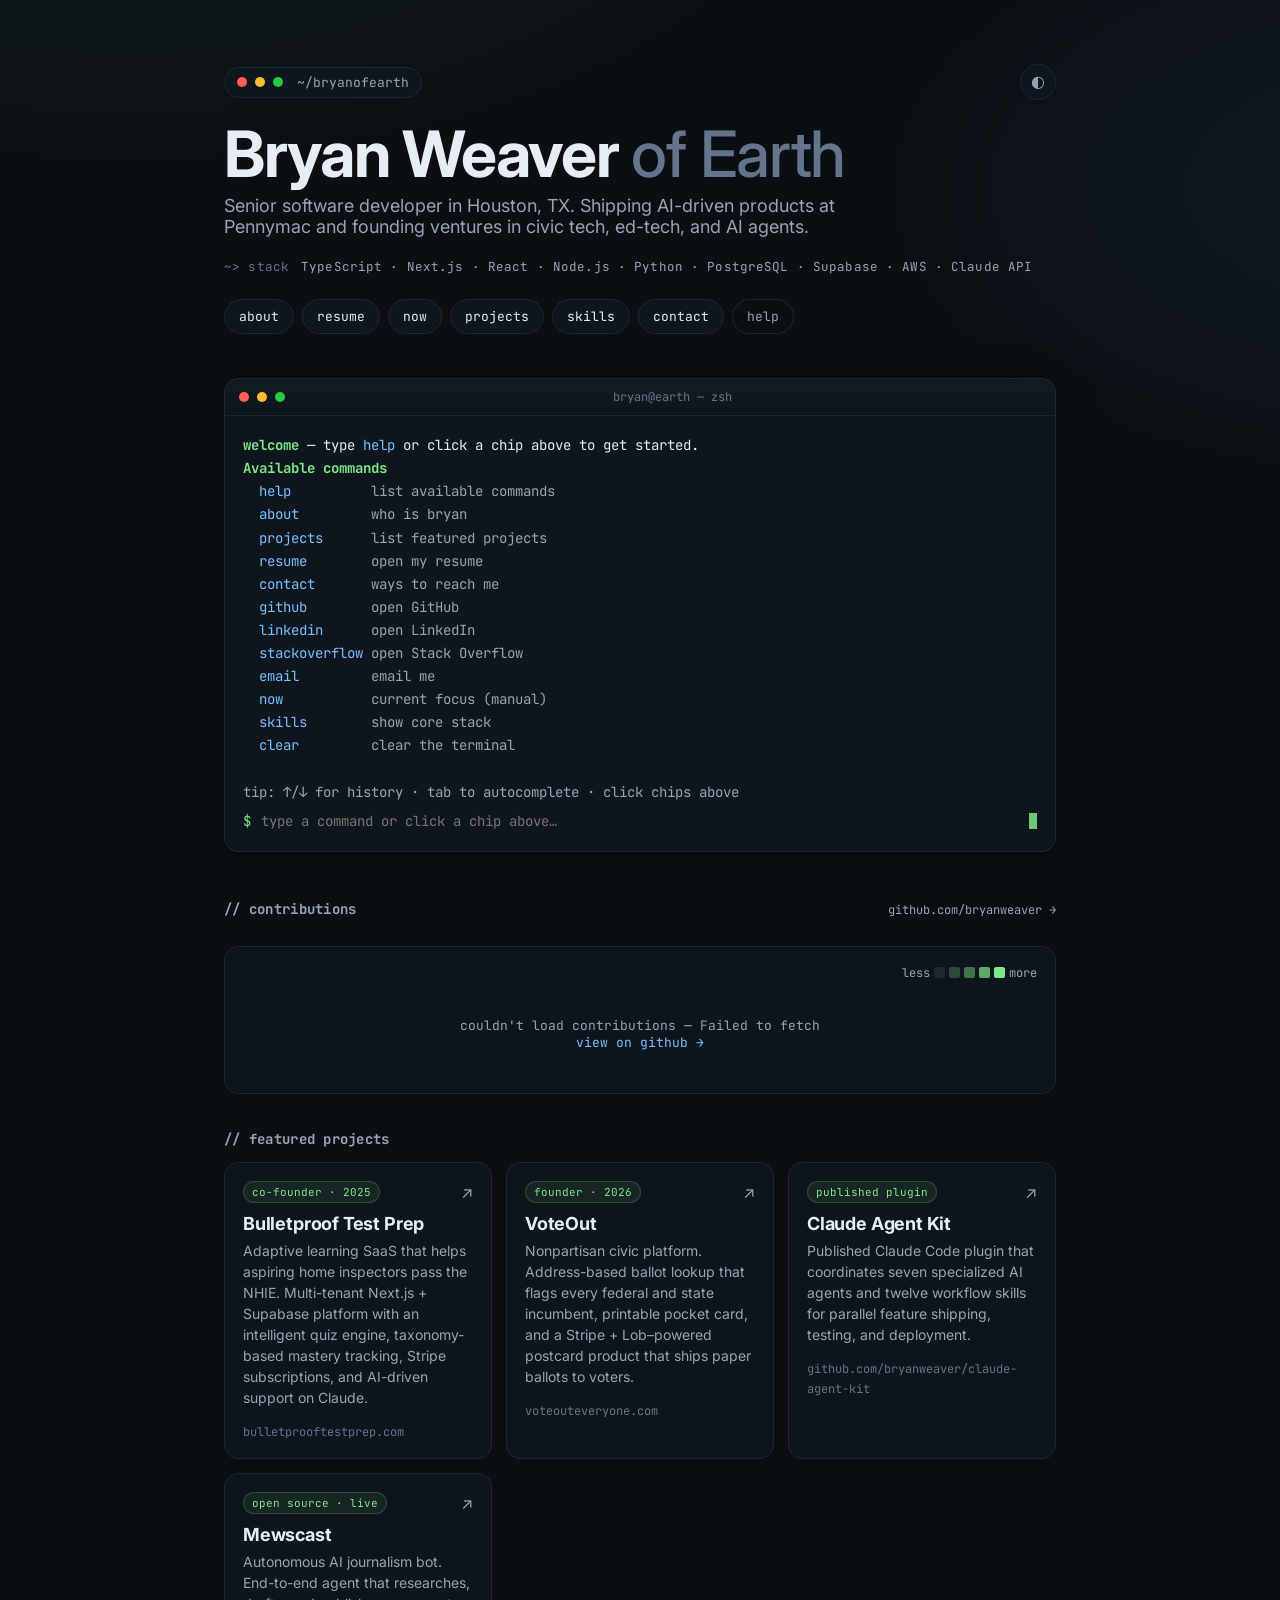
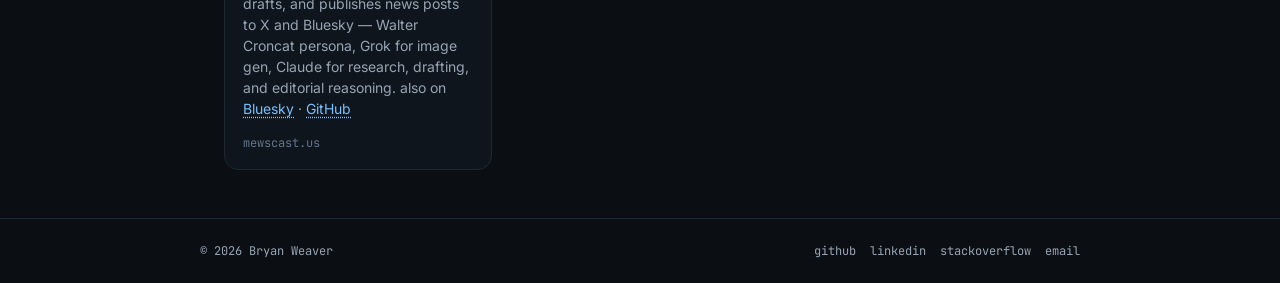
==== commit 9f38798d: "Update portfolio: Mewscast URL, Comments Band, projects command - Mewscast card now links to mewscas" ====
--- a/index.html
+++ b/index.html
@@ -47,7 +47,7 @@
   <link rel="preconnect" href="https://fonts.googleapis.com" />
   <link rel="preconnect" href="https://fonts.gstatic.com" crossorigin />
   <link href="https://fonts.googleapis.com/css2?family=JetBrains+Mono:wght@400;500;700&family=Inter:wght@400;500;600;700&display=swap" rel="stylesheet" />
-  <link rel="stylesheet" href="styles.css?v=2026-06-15b" />
+  <link rel="stylesheet" href="styles.css?v=2026-08-20" />
 
   <!-- Structured Data: Person -->
   <script type="application/ld+json">
@@ -166,14 +166,18 @@
     "@context": "https://schema.org",
     "@type": "SoftwareApplication",
     "name": "Mewscast",
-    "url": "https://github.com/bryanweaver/mewscast",
+    "url": "https://mewscast.us",
     "codeRepository": "https://github.com/bryanweaver/mewscast",
     "applicationCategory": "AI Agent",
     "operatingSystem": "Cross-platform",
     "description": "Autonomous AI journalism bot. End-to-end agent that researches, drafts, and publishes news posts to X and Bluesky without human intervention. Walter Croncat persona. Uses Grok for image generation and Claude for research, drafting, and editorial reasoning.",
     "author": { "@type": "Person", "name": "Bryan Weaver", "url": "https://bryanofearth.com" },
     "programmingLanguage": "Python",
-    "sameAs": "https://bsky.app/profile/mewscast.bsky.social",
+    "sameAs": [
+      "https://mewscast.us",
+      "https://github.com/bryanweaver/mewscast",
+      "https://bsky.app/profile/mewscast.bsky.social"
+    ],
     "license": "https://github.com/bryanweaver/mewscast/blob/main/LICENSE",
     "offers": { "@type": "Offer", "price": "0", "priceCurrency": "USD" }
   }
@@ -211,6 +215,7 @@
         <button class="chip" data-cmd="about">about</button>
         <button class="chip" data-cmd="resume">resume</button>
         <button class="chip" data-cmd="now">now</button>
+        <button class="chip" data-cmd="projects">projects</button>
         <button class="chip" data-cmd="skills">skills</button>
         <button class="chip" data-cmd="contact">contact</button>
         <button class="chip chip-ghost" data-cmd="help">help</button>
@@ -303,14 +308,14 @@
           <span class="card-foot">github.com/bryanweaver/claude-agent-kit</span>
         </a>
 
-        <a class="card" href="https://github.com/bryanweaver/mewscast" target="_blank" rel="noopener">
+        <a class="card" href="https://mewscast.us" target="_blank" rel="noopener">
           <div class="card-head">
             <span class="badge">open source · live</span>
             <span class="arrow">↗</span>
           </div>
           <h3>Mewscast</h3>
-          <p>Autonomous AI journalism bot. End-to-end agent that researches, drafts, and publishes news posts to X and Bluesky — Walter Croncat persona, Grok for image gen, Claude for research, drafting, and editorial reasoning. <span class="card-inline">see it live <span class="card-inline-link" data-href="https://bsky.app/profile/mewscast.bsky.social">@mewscast on Bluesky →</span></span></p>
-          <span class="card-foot">github.com/bryanweaver/mewscast</span>
+          <p>Autonomous AI journalism bot. End-to-end agent that researches, drafts, and publishes news posts to X and Bluesky — Walter Croncat persona, Grok for image gen, Claude for research, drafting, and editorial reasoning. <span class="card-inline">also on <span class="card-inline-link" data-href="https://bsky.app/profile/mewscast.bsky.social">Bluesky</span> · <span class="card-inline-link" data-href="https://github.com/bryanweaver/mewscast">GitHub</span></span></p>
+          <span class="card-foot">mewscast.us</span>
         </a>
 
       </div>
@@ -381,6 +386,6 @@
     })();
   </script>
 
-  <script src="app.js?v=2026-06-15b"></script>
+  <script src="app.js?v=2026-08-20"></script>
 </body>
 </html>
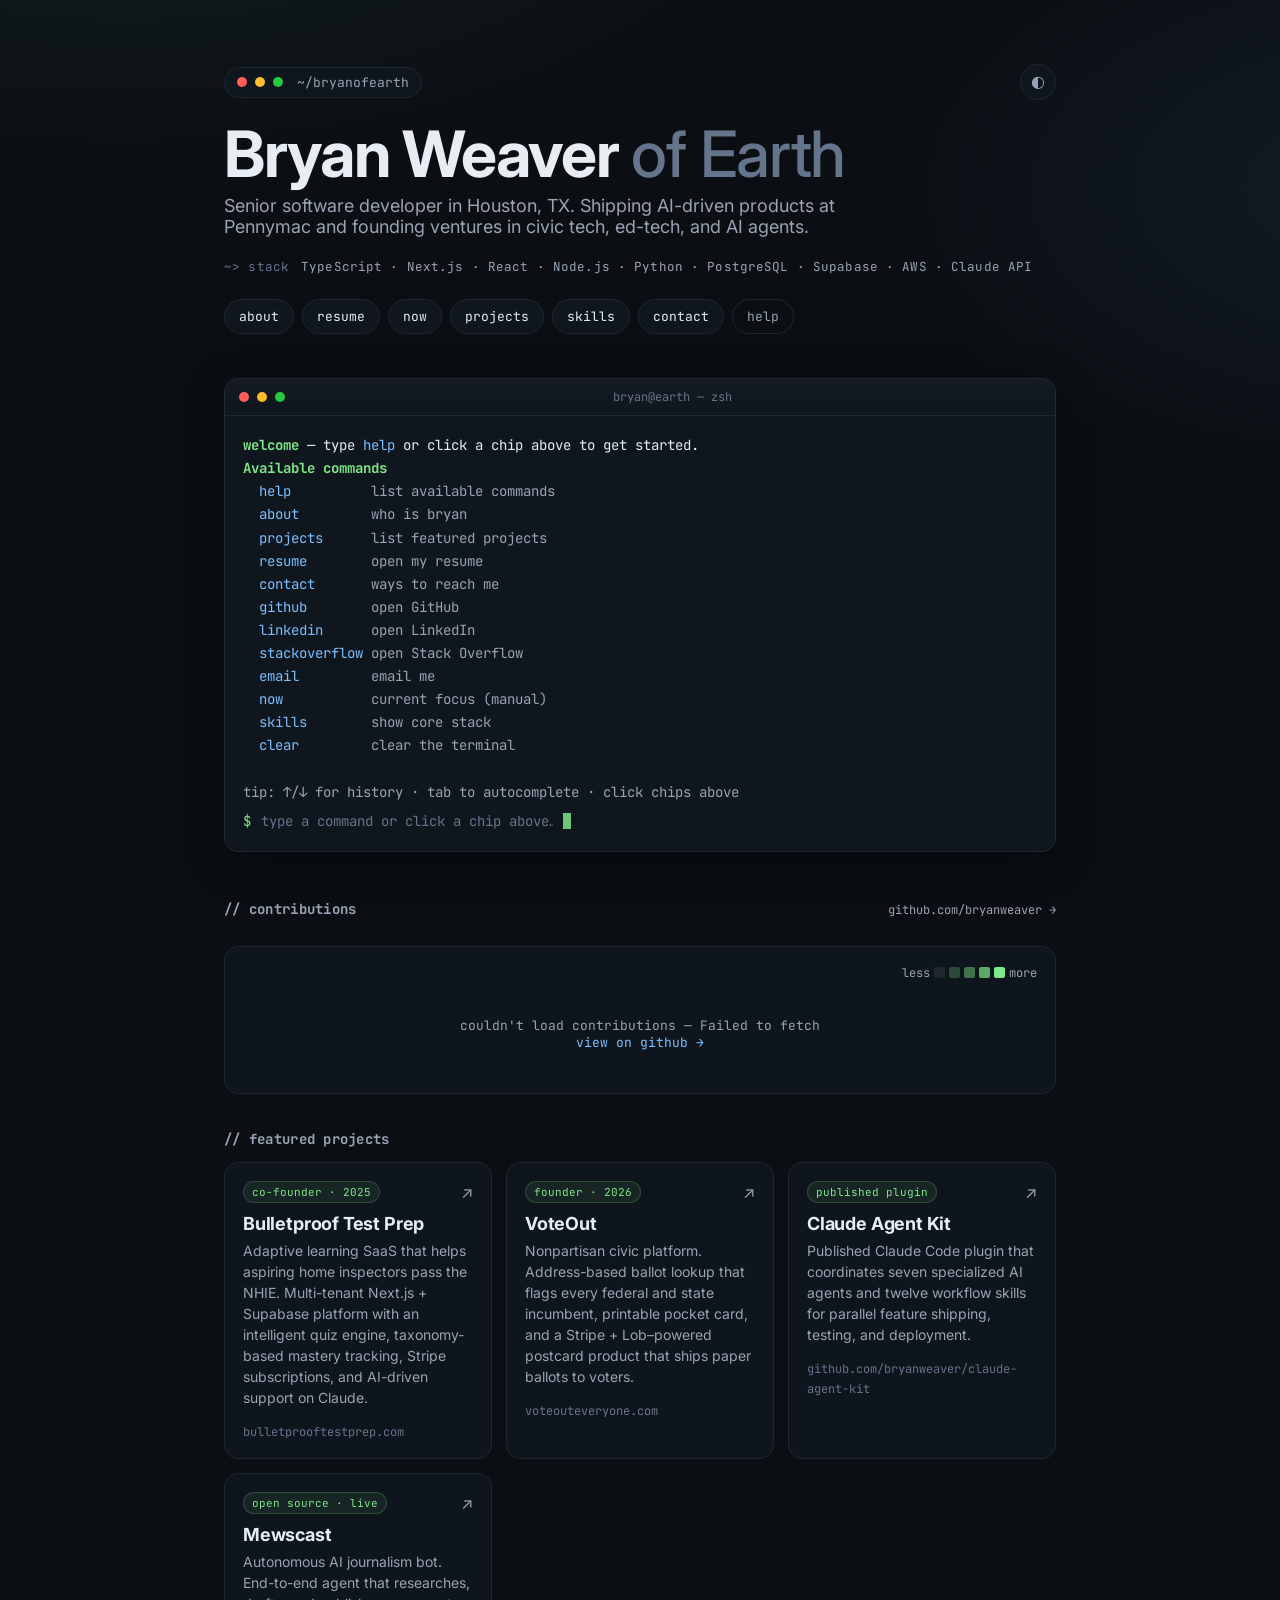
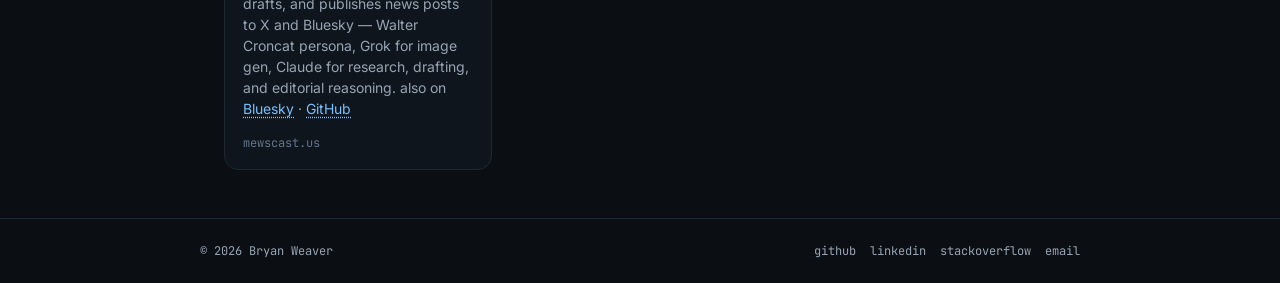
==== commit 2c440fd0: "feat: type-to-terminal focus and single block cursor - Add global keydown handler to auto-focus term" ====
--- a/index.html
+++ b/index.html
@@ -47,7 +47,7 @@
   <link rel="preconnect" href="https://fonts.googleapis.com" />
   <link rel="preconnect" href="https://fonts.gstatic.com" crossorigin />
   <link href="https://fonts.googleapis.com/css2?family=JetBrains+Mono:wght@400;500;700&family=Inter:wght@400;500;600;700&display=swap" rel="stylesheet" />
-  <link rel="stylesheet" href="styles.css?v=2026-08-20" />
+  <link rel="stylesheet" href="styles.css?v=2026-08-20a" />
 
   <!-- Structured Data: Person -->
   <script type="application/ld+json">
@@ -386,6 +386,6 @@
     })();
   </script>
 
-  <script src="app.js?v=2026-08-20"></script>
+  <script src="app.js?v=2026-08-20a"></script>
 </body>
 </html>
--- a/styles.css
+++ b/styles.css
@@ -284,6 +284,7 @@
   align-items: center;
   gap: 8px;
   padding-top: 6px;
+  flex-wrap: nowrap;
 }
 .prompt { color: var(--accent); user-select: none; }
 #input {
@@ -293,17 +294,23 @@
   color: var(--fg);
   font-family: var(--mono);
   font-size: 14px;
-  flex: 1;
-  caret-color: var(--accent);
+  width: 1ch;
+  min-width: 1ch;
+  max-width: calc(100% - 24px);
+  caret-color: transparent;
+}
+#input::placeholder {
+  color: var(--muted);
 }
 .cursor {
-  width: 8px;
-  height: 16px;
+  width: 0.55em;
+  height: 1.15em;
   background: var(--accent);
   display: inline-block;
+  vertical-align: text-bottom;
   animation: blink 1.05s steps(2) infinite;
-  margin-left: -6px;
   opacity: 0.85;
+  flex-shrink: 0;
 }
 @keyframes blink {
   50% { opacity: 0; }
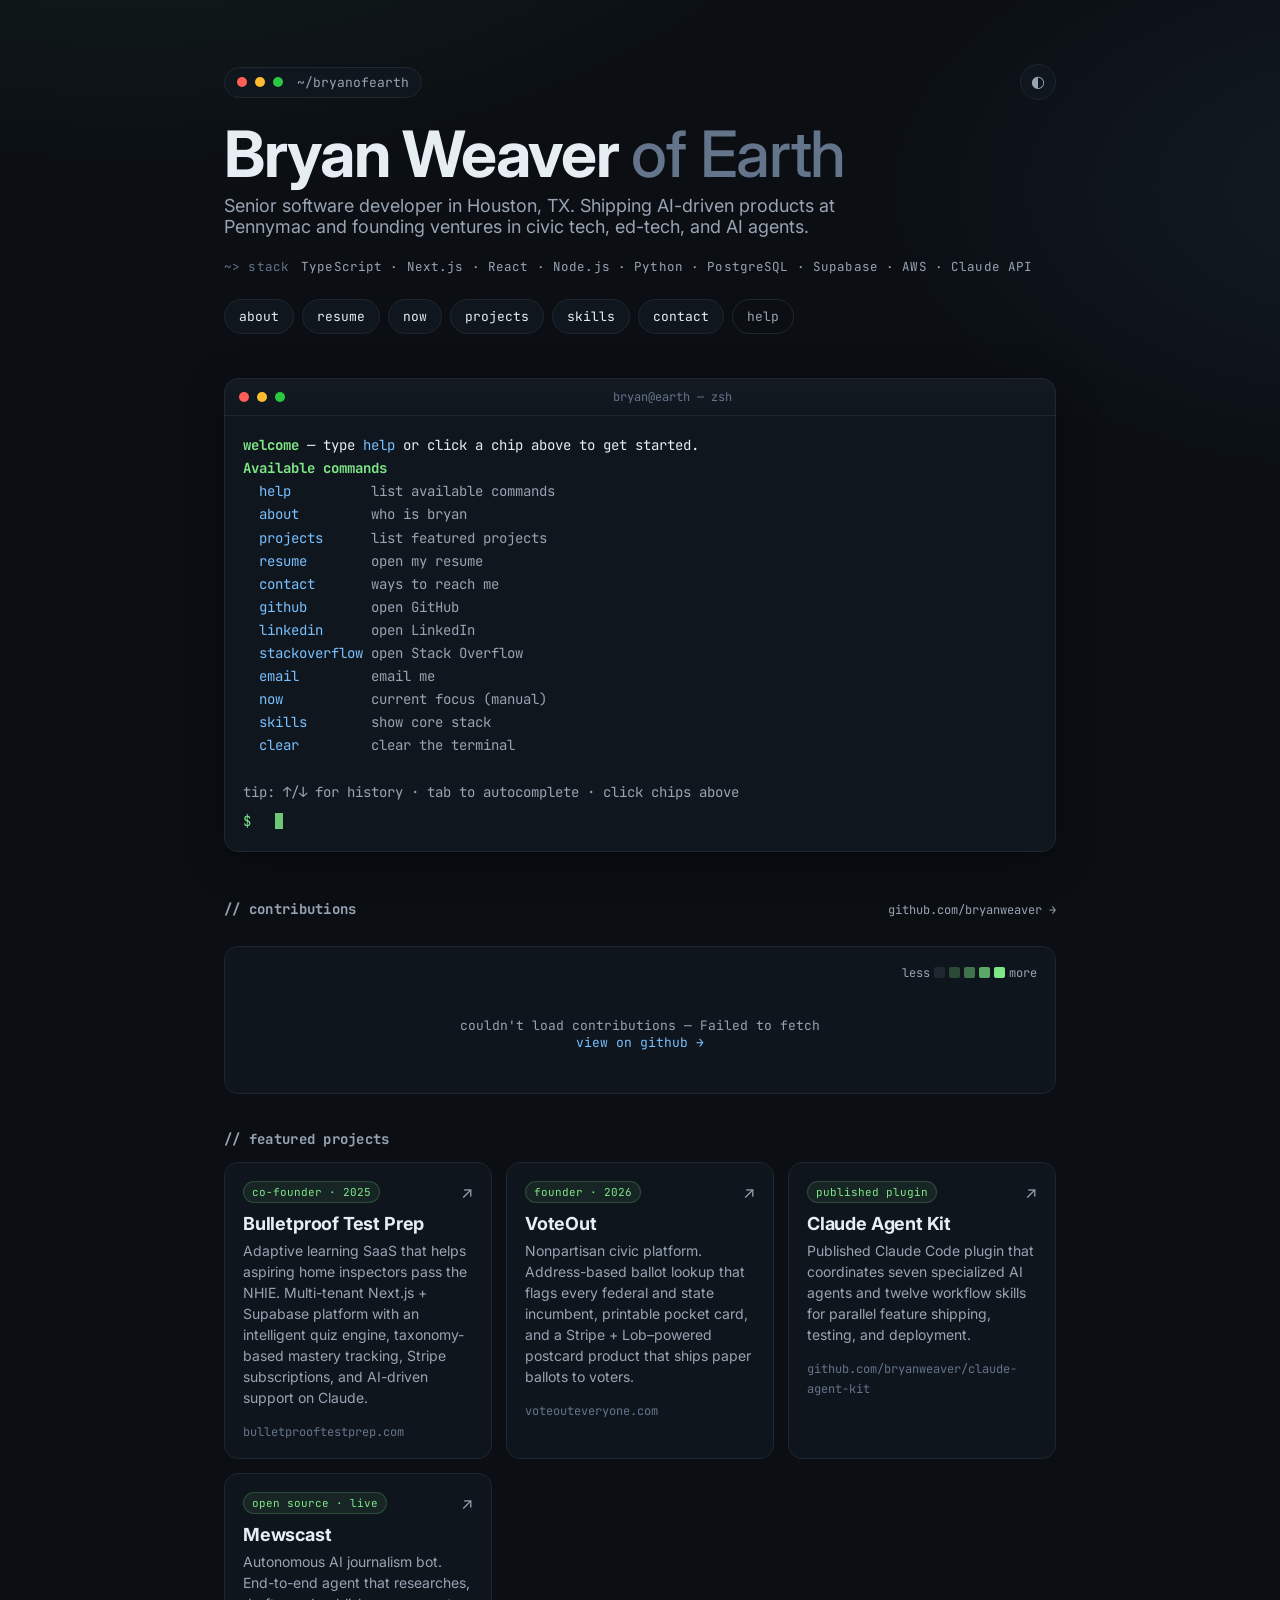
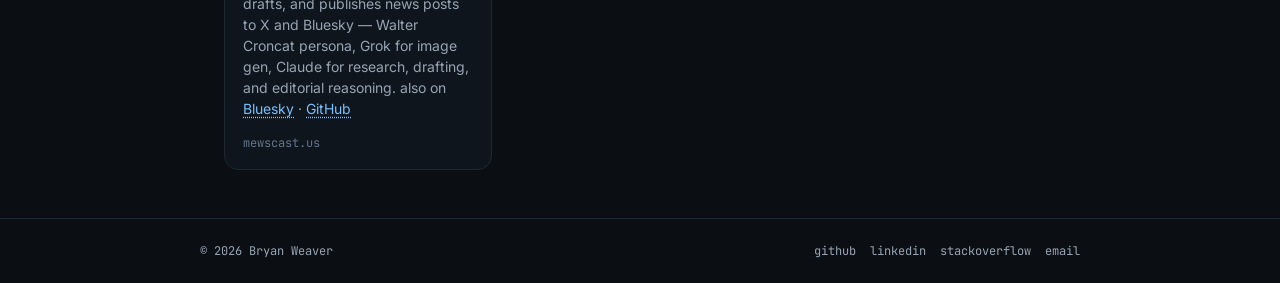
==== commit a500ff2b: "fix: empty field cursor position and explicit key insertion - syncInputWidth now uses value.length o" ====
--- a/index.html
+++ b/index.html
@@ -47,7 +47,7 @@
   <link rel="preconnect" href="https://fonts.googleapis.com" />
   <link rel="preconnect" href="https://fonts.gstatic.com" crossorigin />
   <link href="https://fonts.googleapis.com/css2?family=JetBrains+Mono:wght@400;500;700&family=Inter:wght@400;500;600;700&display=swap" rel="stylesheet" />
-  <link rel="stylesheet" href="styles.css?v=2026-08-20a" />
+  <link rel="stylesheet" href="styles.css?v=2026-08-20b" />
 
   <!-- Structured Data: Person -->
   <script type="application/ld+json">
@@ -386,6 +386,6 @@
     })();
   </script>
 
-  <script src="app.js?v=2026-08-20a"></script>
+  <script src="app.js?v=2026-08-20b"></script>
 </body>
 </html>
--- a/styles.css
+++ b/styles.css
@@ -302,6 +302,9 @@
 #input::placeholder {
   color: var(--muted);
 }
+#input:focus::placeholder {
+  color: transparent;
+}
 .cursor {
   width: 0.55em;
   height: 1.15em;
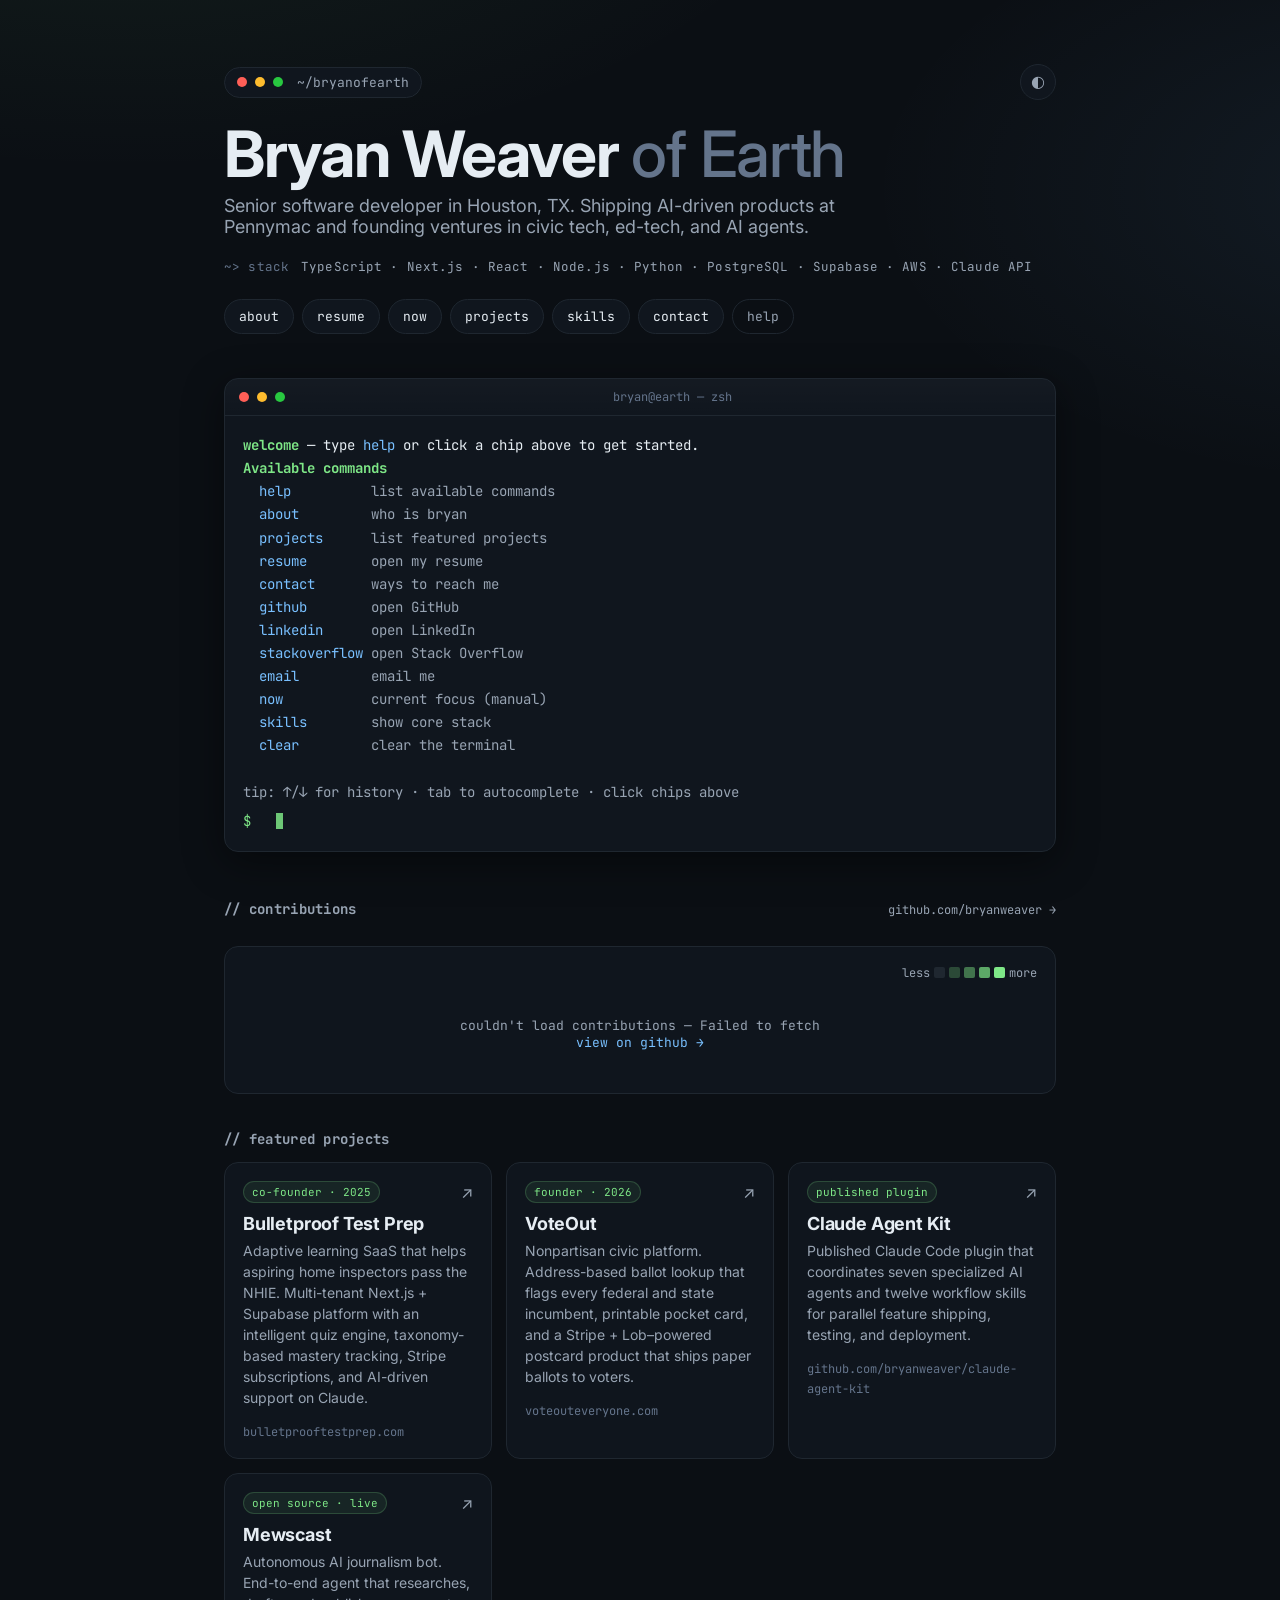
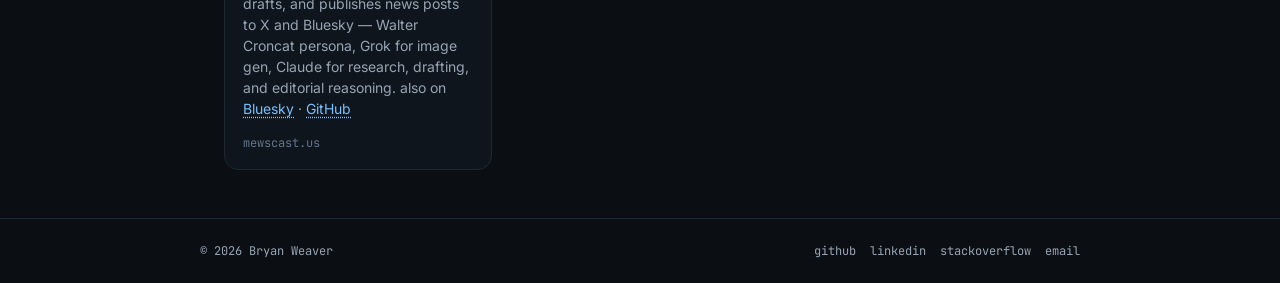
==== commit 3a994a29: "fix: prevent first character clipping under prompt - Add padding: 0 and box-sizing: content-box to #" ====
--- a/index.html
+++ b/index.html
@@ -47,7 +47,7 @@
   <link rel="preconnect" href="https://fonts.googleapis.com" />
   <link rel="preconnect" href="https://fonts.gstatic.com" crossorigin />
   <link href="https://fonts.googleapis.com/css2?family=JetBrains+Mono:wght@400;500;700&family=Inter:wght@400;500;600;700&display=swap" rel="stylesheet" />
-  <link rel="stylesheet" href="styles.css?v=2026-08-20b" />
+  <link rel="stylesheet" href="styles.css?v=2026-08-20c" />
 
   <!-- Structured Data: Person -->
   <script type="application/ld+json">
@@ -386,6 +386,6 @@
     })();
   </script>
 
-  <script src="app.js?v=2026-08-20b"></script>
+  <script src="app.js?v=2026-08-20c"></script>
 </body>
 </html>
--- a/styles.css
+++ b/styles.css
@@ -291,6 +291,8 @@
   background: transparent;
   border: none;
   outline: none;
+  padding: 0;
+  box-sizing: content-box;
   color: var(--fg);
   font-family: var(--mono);
   font-size: 14px;
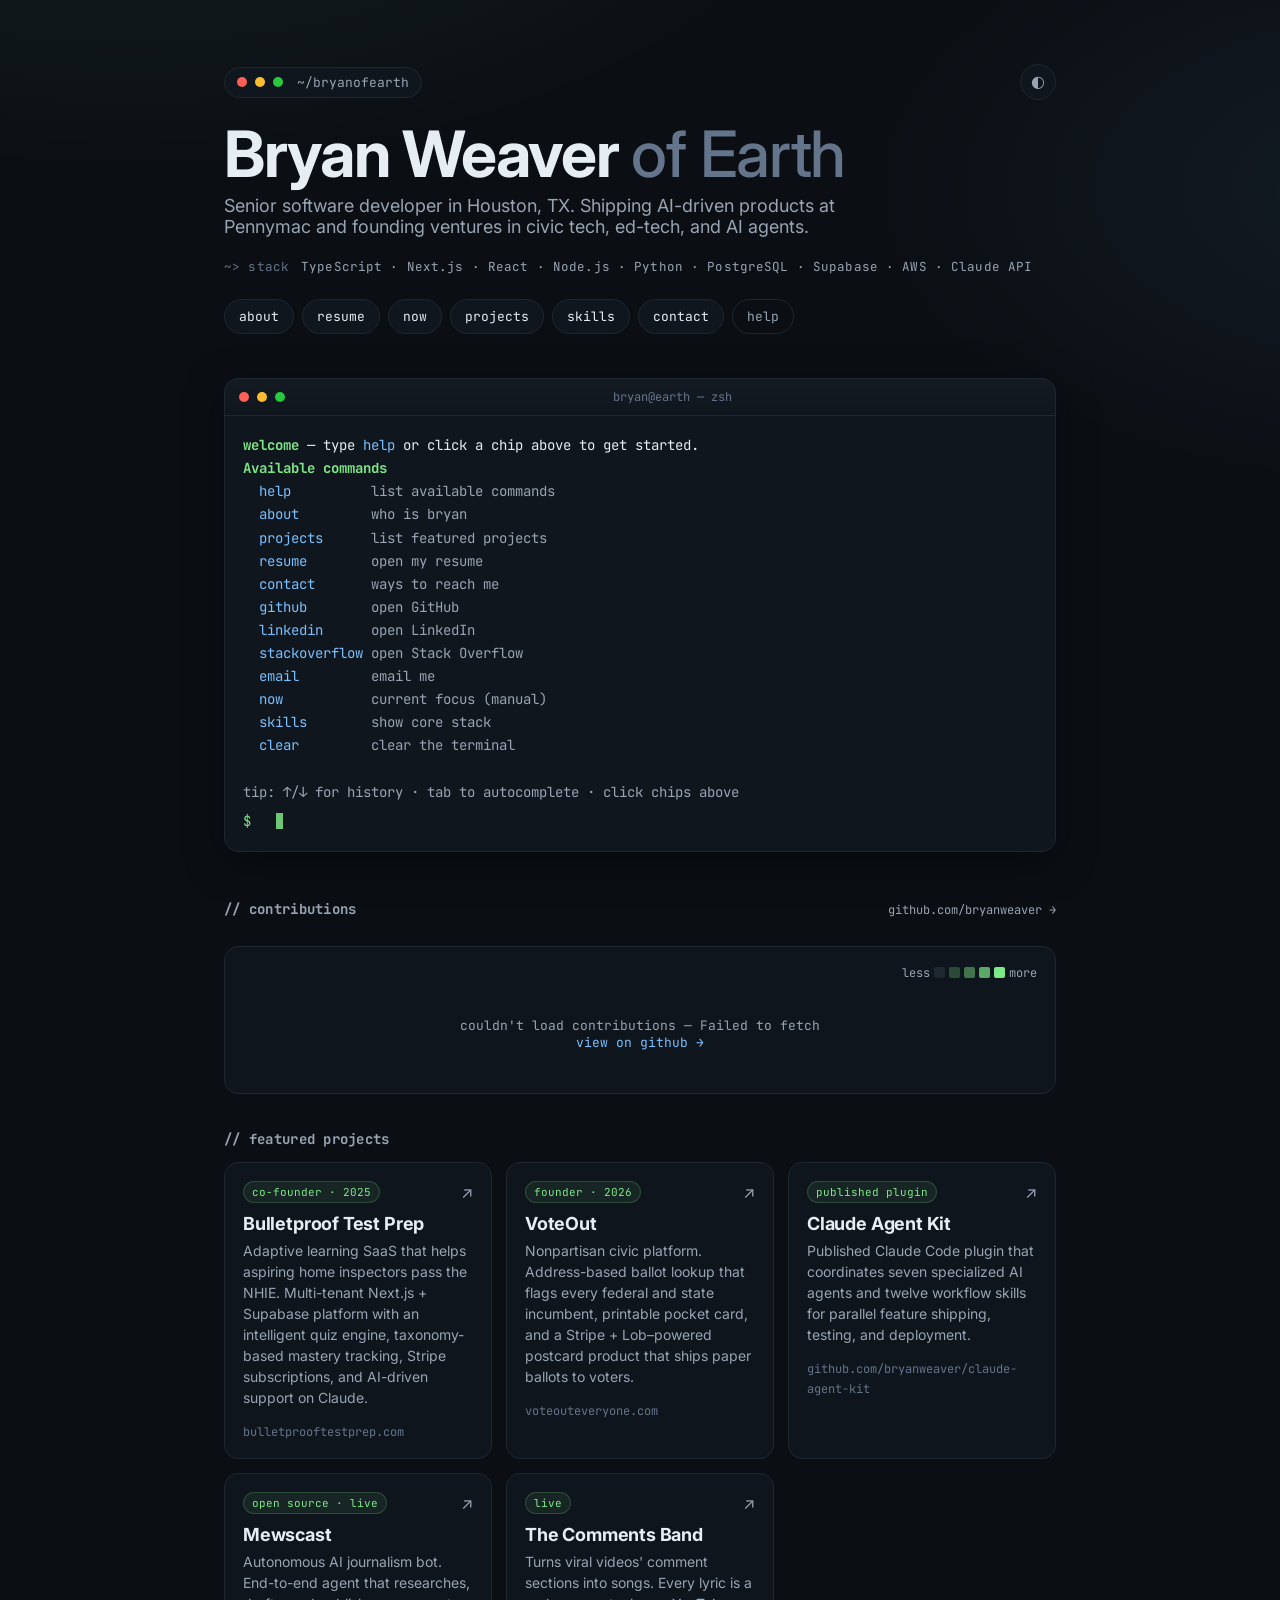
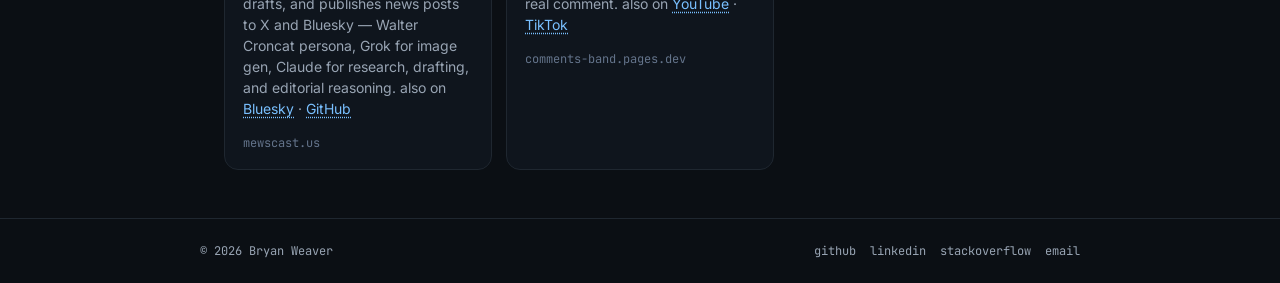
==== commit 16f48e73: "Add The Comments Band card and redirect /comments-band off-site. Link the portfolio to comments-band" ====
--- a/index.html
+++ b/index.html
@@ -47,7 +47,7 @@
   <link rel="preconnect" href="https://fonts.googleapis.com" />
   <link rel="preconnect" href="https://fonts.gstatic.com" crossorigin />
   <link href="https://fonts.googleapis.com/css2?family=JetBrains+Mono:wght@400;500;700&family=Inter:wght@400;500;600;700&display=swap" rel="stylesheet" />
-  <link rel="stylesheet" href="styles.css?v=2026-08-20c" />
+  <link rel="stylesheet" href="styles.css?v=2026-10-24" />
 
   <!-- Structured Data: Person -->
   <script type="application/ld+json">
@@ -183,6 +183,22 @@
   }
   </script>
 
+  <!-- Structured Data: The Comments Band (CreativeWork) -->
+  <script type="application/ld+json">
+  {
+    "@context": "https://schema.org",
+    "@type": "CreativeWork",
+    "name": "The Comments Band",
+    "url": "https://comments-band.pages.dev",
+    "description": "Turns viral videos' comment sections into songs. Every lyric is a real comment.",
+    "author": { "@type": "Person", "name": "Bryan Weaver", "url": "https://bryanofearth.com" },
+    "sameAs": [
+      "https://www.youtube.com/@thecommentsband",
+      "https://www.tiktok.com/@thecommentsband"
+    ]
+  }
+  </script>
+
   <!-- Cloudflare Web Analytics -->
   <script defer src="https://static.cloudflareinsights.com/beacon.min.js" data-cf-beacon='{"token": "3d7d8f65e2fe4f53a598b3f2f07582b5"}'></script>
 </head>
@@ -318,6 +334,16 @@
           <span class="card-foot">mewscast.us</span>
         </a>
 
+        <a class="card" href="https://comments-band.pages.dev" target="_blank" rel="noopener">
+          <div class="card-head">
+            <span class="badge">live</span>
+            <span class="arrow">↗</span>
+          </div>
+          <h3>The Comments Band</h3>
+          <p>Turns viral videos' comment sections into songs. Every lyric is a real comment. <span class="card-inline">also on <span class="card-inline-link" data-href="https://www.youtube.com/@thecommentsband">YouTube</span> · <span class="card-inline-link" data-href="https://www.tiktok.com/@thecommentsband">TikTok</span></span></p>
+          <span class="card-foot">comments-band.pages.dev</span>
+        </a>
+
       </div>
     </section>
   </main>
@@ -386,6 +412,6 @@
     })();
   </script>
 
-  <script src="app.js?v=2026-08-20c"></script>
+  <script src="app.js?v=2026-10-24"></script>
 </body>
 </html>
--- a/styles.css
+++ b/styles.css
@@ -288,11 +288,11 @@
 }
 .prompt { color: var(--accent); user-select: none; }
 #input {
+  box-sizing: content-box;
+  padding: 0;
   background: transparent;
   border: none;
   outline: none;
-  padding: 0;
-  box-sizing: content-box;
   color: var(--fg);
   font-family: var(--mono);
   font-size: 14px;
